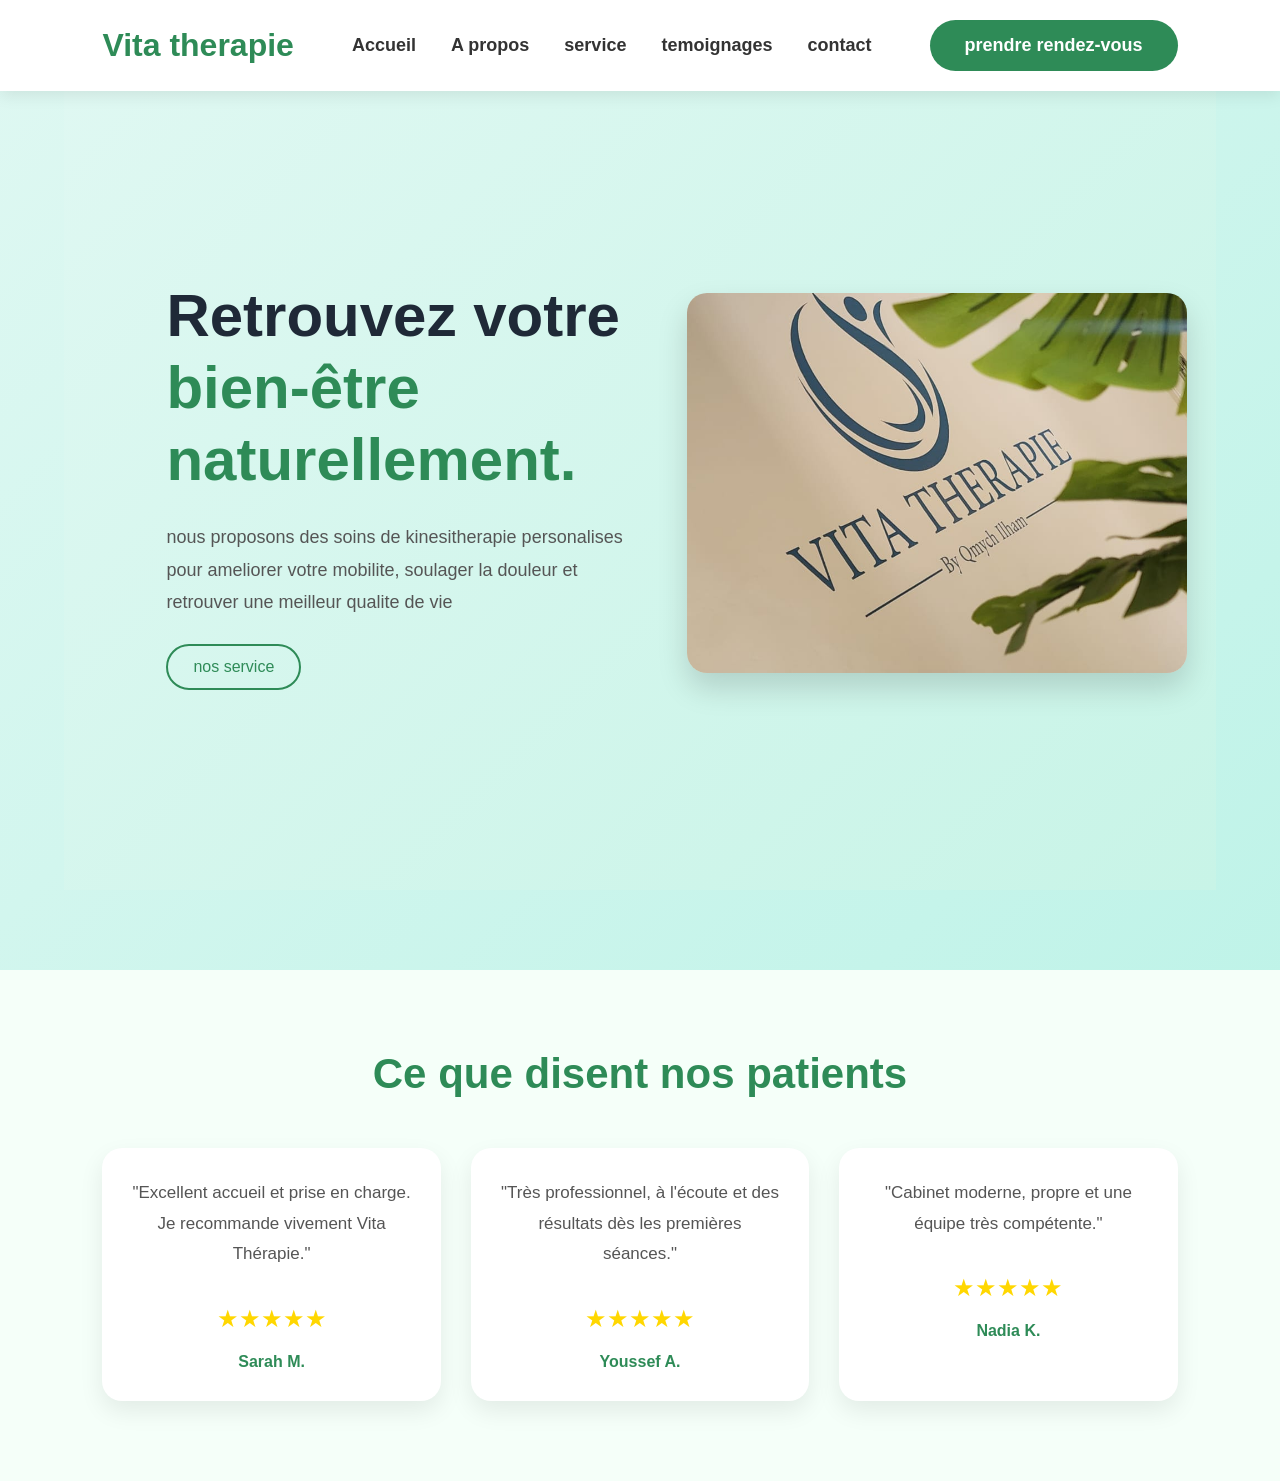
==== index.html @ e74707f0 "Suppression d'une ligne" ====
<!DOCTYPE html>
<html lang="fr">

<head>
    <meta charset="UTF-8">
    <meta name="viewport" content="width=device-width, initial-scale=1.0">

    <title>Vita Thérapie | Centre de Psychologie et Thérapie au Maroc</title>

    <meta name="description"
          content="Vita Thérapie est un centre spécialisé en psychologie et thérapie. Prenez rendez-vous avec nos professionnels et découvrez les témoignages de nos patients.">

    <meta name="keywords"
          content="psychologue, thérapie, santé mentale, psychothérapie, Vita Thérapie, Maroc">

    <meta name="author" content="Vita Thérapie">
    <meta name="robots" content="index, follow">

    <!-- Open Graph -->
    <meta property="og:title" content="Vita Thérapie">
    <meta property="og:description" content="Centre de psychologie et thérapie au Maroc.">
    <meta property="og:type" content="website">
    <meta property="og:url" content="https://vitatherapie1-cmd.github.io/vita-therapie/">

    <!-- Favicon -->
    <link rel="icon" type="favicon.png" href="favicon.png">

    <link rel="stylesheet" href="style.css">
    <link rel="stylesheet" href="responsive.css">

    <link rel="stylesheet"
          href="https://cdnjs.cloudflare.com/ajax/libs/font-awesome/6.5.2/css/all.min.css">

          <link rel="canonical" href="https://vitatherapie1-cmd.github.io/vita-therapie/">

          

<meta property="og:image" content="https://vitatherapie1-cmd.github.io/vita-therapie/logo.png">

<meta name="twitter:image" content="https://vitatherapie1-cmd.github.io/vita-therapie/logo.png">
</head>

<body>

    <header>
        <nav class="navbar">
            
            
        
        <div class="logo">
            Vita therapie
        </div>

        <ul class="nav-links">
            <li><a href="index.html">Accueil</a></li>
            <li><a href="A propos.html">A propos</a></li>
            <li><a href="services.html">service</a></li>
            <li><a href="Témoignages.html">temoignages</a></li>
            <li><a href="contact.html">contact</a></li>
        </ul>

        <a href="rendez-vous.html" class="btn">prendre rendez-vous</a>
        </nav>
    </header>

    <section class="hero">

        <div class="hero-text">
            <h1>Retrouvez votre<br><span>bien-être naturellement.</span></h1>

            <p>
                nous proposons des soins de kinesitherapie
                personalises pour ameliorer votre mobilite,
                soulager la douleur et retrouver une meilleur qualite de vie
            </p>

            <div class="bouttons">
                <a href="services.html" class="btn2">nos service</a>
            </div>
        </div>

        <div class="hero-image">
            <img src="3.jpg" alt="Vita therapie">
        </div>

    </section>

    <section class="testimonials">

    <h2>Ce que disent nos patients</h2>

    <div class="testimonial-container">

        <div class="testimonial-card">
            <p>
                "Excellent accueil et prise en charge. Je recommande vivement Vita Thérapie."
            </p>

            <div class="stars">★★★★★</div>

            <h4>Sarah M.</h4>
        </div>

        <div class="testimonial-card">
            <p>
                "Très professionnel, à l'écoute et des résultats dès les premières séances."
            </p>

            <div class="stars">★★★★★</div>

            <h4>Youssef A.</h4>
        </div>

        <div class="testimonial-card">
            <p>
                "Cabinet moderne, propre et une équipe très compétente."
            </p>

            <div class="stars">★★★★★</div>

            <h4>Nadia K.</h4>
        </div>

    </div>

</section>

</body>

</html>
---- style.css ----
/* Reset */
*{
    margin: 0;
    padding: 0;
    box-sizing: border-box;
    font-family: Arial, Helvetica, sans-serif;
}

body{
    

    background: linear-gradient(135deg, #DFF8F2, #B8F2E6);
}

/* Navbar */

.navbar{
    display: flex;
    justify-content: space-between;
    align-items: center;

    padding: 25px 8%;

    background: white;

    box-shadow: 0 5px 15px rgba(0,0,0,.08);

    position: fixed;

    top: 0;
    left: 0;
    width: 100%;
    
}

.logo{
    font-size: 30px;
    font-weight: bold;
    color: seagreen;
}

.nav-links{
    display: flex;
    list-style: none;
    gap: 35px;

}

.nav-links a{
    text-decoration: none;
    color: #333;
    font-size: 18px;
    transition: .3s;

}

.nav-links a:hover{
    color: seagreen;

}


.btn{
    background: seagreen;
    color: white;
    padding: 12px 22px;
    text-decoration: none;
    border-radius: 30px;
    transition: .3s;

}

.btn:hover{
    background: #246b45;
}

.hero{
    display: flex;
    justify-content: space-between;
    align-items: center;
    padding: 80px 8%;
    min-height: 90vh;
    background: linear-gradient(135deg,#DFF8F2,#c8f4e7);

}

.hero-text{
    width: 50%;

}

.hero-text h1{
    font-size: 60px;
    color: #1f2937;
    line-height: 1.2;
}

.hero-text span{
    color: #2e8b57;
}

.hero-text p{
    margin: 25px 0;
    font-size: 18px;
    color: #555;
    line-height: 1.8;

}

.bouttons{
    display: flex;
    gap: 20px;
}

.btn2{
    padding: 12px 25px;
    border: 2px solid #2e8b57;
    border-radius: 30px;
    text-decoration: none;
    color: #2e8b57;
    transition: .3s;

}

.btn2:hover{
    background: #2e8b57;
    color: white;

}

.hero-image{
    width: 45%;
    text-align: center;

}

.hero-image img{
    width: 500px;
    height: auto;
    max-width: 500px;
    border-radius: 30px;
    box-shadow:0 15px 40px rgba(0,0,0,.15) ;
}

/* ========================= */
/* Rendez-vous */
/* ========================= */

.appointment{
    display:flex;
    justify-content:space-between;
    align-items:center;
    gap:60px;
    padding:120px 8% 60px;
    min-height:100vh;
    background:#E8FFF8;
}

.appointment-form{
    width:50%;
    background:white;
    padding:40px;
    border-radius:20px;
    box-shadow:0 10px 30px rgba(0,0,0,.1);
}

.appointment-form h1{
    color:#2E8B57;
    margin-bottom:10px;
}

.appointment-form p{
    margin-bottom:30px;
    color:#666;
}

.appointment-form form{
    display:flex;
    flex-direction:column;
}

.appointment-form label{
    margin:10px 0 5px;
    font-weight:bold;
}

.appointment-form input,
.appointment-form select,
.appointment-form textarea{
    padding:15px;
    border:1px solid #ccc;
    border-radius:10px;
    font-size:16px;
    margin-bottom:15px;
    outline:none;
}

.appointment-form input:focus,
.appointment-form select:focus,
.appointment-form textarea:focus{
    border-color:#2E8B57;
}

.appointment-image{
    width:45%;
}

.appointment-image img{
    width:100%;
    border-radius:20px;
    box-shadow:0 10px 30px rgba(0,0,0,.15);
}

/* merci*/

.merci{
    height: 100vh;
    display: flex;
    justify-content: center;
    align-items: center;
    background: #E8FFF8;

}


.merci-box{
    width: 500px;
    background: white;
padding: 50px;
text-align: center;
border-radius: 20px;
box-shadow: 0 10px 30px rgba(0, 0, 0, .1);

}
.check{
    width: 90px;
    height: 90px;
    background: #2E8B57;
    color: white;
    border-radius: 50%;
    margin: auto;
    display: flex;
    justify-content: center;
    align-items: center;
    font-size: 45px;
    font-weight: bold;

}

.merci-box h1{
    margin-top: 20px;
    color: #2E8B57;

}

.merci-box p{
    margin: 20px 0 30px;
    line-height: 1.8;
    color: #555;
}
/* Témoignages */

.testimonials{
    padding:80px 8%;
    background:#F5FFF9;
    text-align:center;
}

.testimonials h2{
    font-size:42px;
    color:#2E8B57;
    margin-bottom:50px;
}

.testimonial-container{
    display:grid;
    grid-template-columns:repeat(auto-fit,minmax(300px,1fr));
    gap:30px;
}

.testimonial-card{
    background:white;
    padding:30px;
    border-radius:20px;
    box-shadow:0 10px 25px rgba(0,0,0,.08);
    transition:.3s;
}

.testimonial-card:hover{
    transform:translateY(-10px);
}

.testimonial-card p{
    font-size:17px;
    line-height:1.8;
    color:#555;
}

.stars{
    color:#FFD700;
    font-size:24px;
    margin:20px 0;
}

.testimonial-card h4{
    color:#2E8B57;
}
---- responsive.css ----
.navbar{
display:flex;
justify-content:space-between;
align-items:center;
padding:20px 8%;
background:white;
box-shadow:0 5px 15px rgba(0,0,0,.08);
}

.logo{
font-size:32px;
font-weight:bold;
color:#2E8B57;
}

ul{
display:flex;
list-style:none;
gap:30px;
align-items:center;
}

ul a{
text-decoration:none;
color:#222;
font-weight:600;
}

.active{
color:#2E8B57;
}

.btn{
    display:inline-block;
    background:#2E8B57;
    color:white;
    text-decoration:none;
    padding:15px 35px;
    border-radius:40px;
    font-size:18px;
    font-weight:600;
    text-align:center;
    transition:.3s;
}

.btn:hover{
    background:#236b44;
    transform:translateY(-3px);
}

.hero{
width:90%;
max-width:1300px;
margin:80px auto;
display:flex;
align-items:center;
justify-content:space-between;
gap:60px;
}

.hero img{
width:500px;
height:380px;
object-fit:cover;
border-radius:20px;
box-shadow:0 15px 30px rgba(0,0,0,.15);
}

.back-btn{
    position: absolute;
    left: 25px;
    top: 50%;
    transform: translateY(-50%);

    text-decoration:none;

    color:white;

    font-size: 18px;

    font-weight:bold;

    border:2px solid white;

    padding:10px 20px;

    border-radius:30px;

    background: transparent;

    transition:0.3s ease;

    margin-right:25px;

}

.back-btn:hover{

    background:white;

    color:white;

    border-color: white;

}
h2{
    margin-bottom:15px;
}

p{
    margin-bottom:35px;
    line-height:1.6;
}

/* Responsive téléphone */
@media (max-width: 768px) {

  .appointment {
    display: flex;
    flex-direction: column;
    padding: 20px;
  }

  .appointment-form,
  .appointment-image {
    width: 100%;
  }

  .appointment-image img {
    width: 100%;
    height: auto;
    display: block;
  }

  .navbar {
    display: flex;
    flex-direction: column;
    gap: 15px;
    text-align: center;
  }

  .nav-links {
    display: flex;
    flex-direction: column;
    gap: 10px;
  }

  input,
  textarea,
  select,
  button {
    width: 100%;
    box-sizing: border-box;
  }

  h1 {
    font-size: 32px;
  }
}
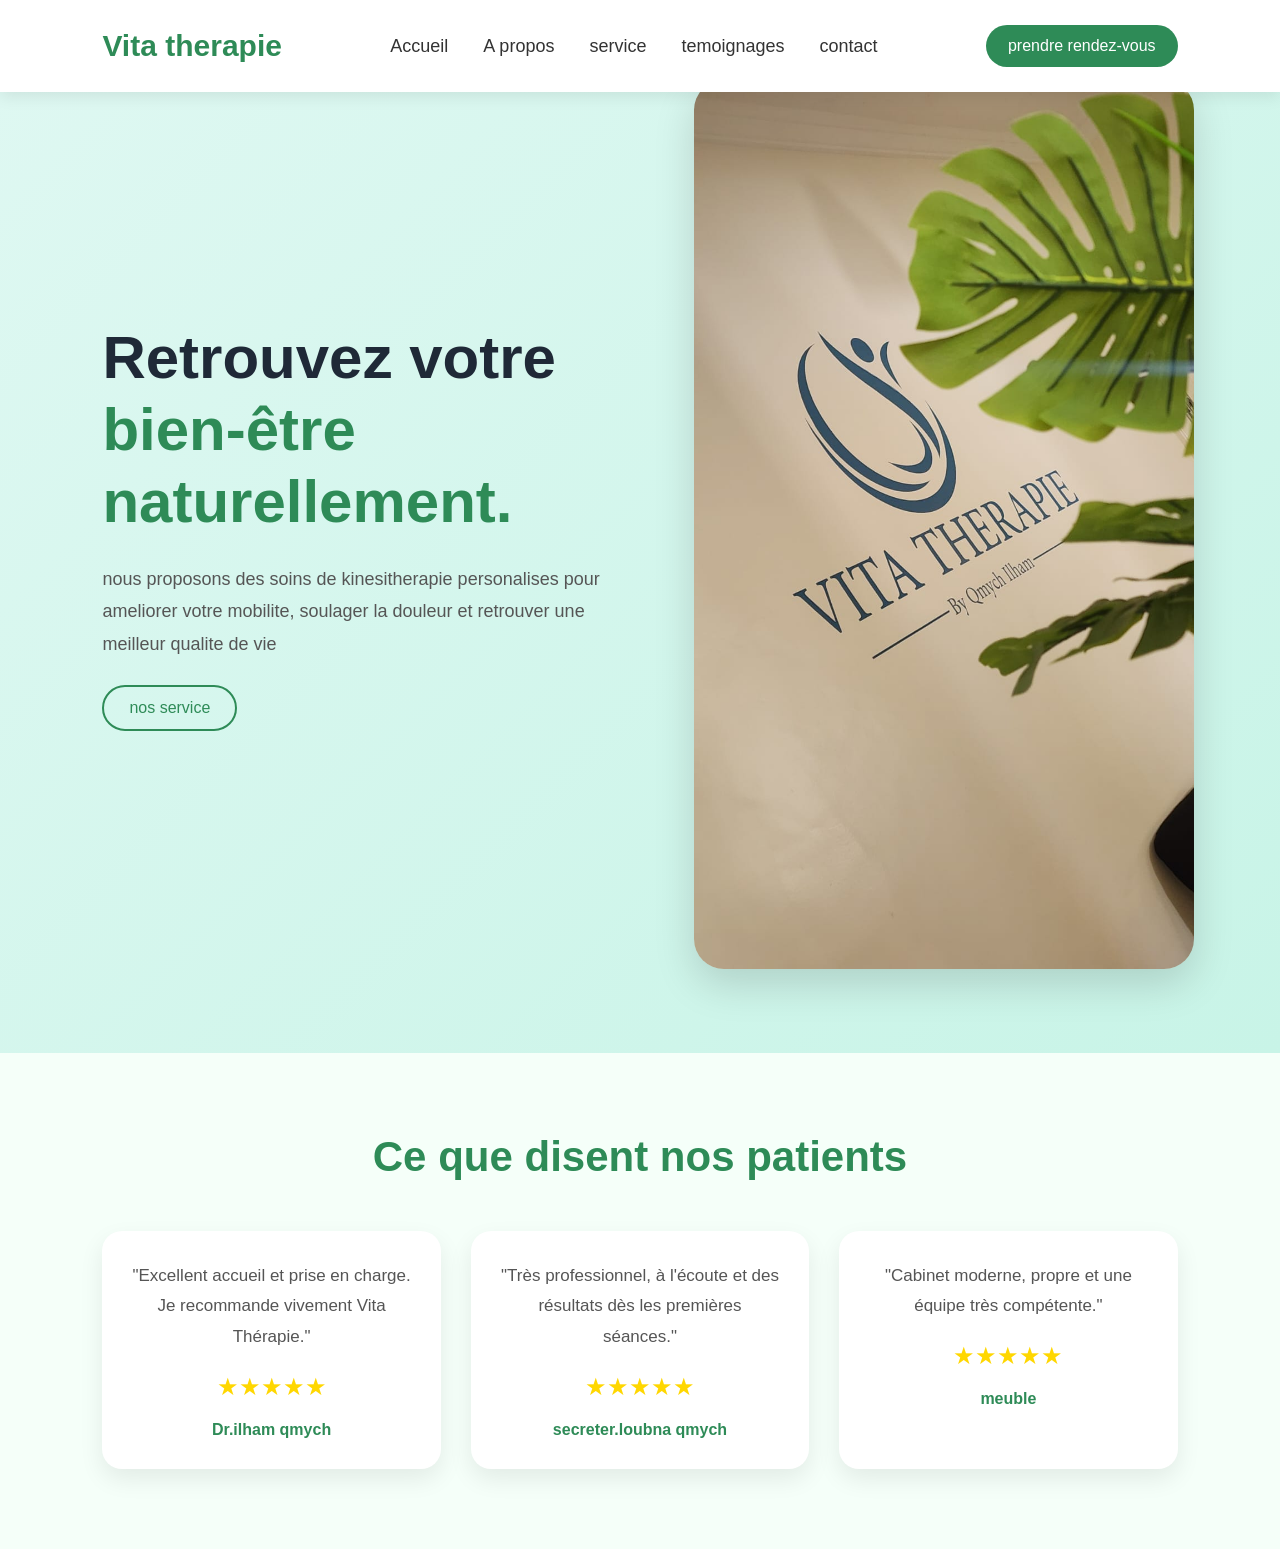
==== commit fab847ca: "Responsive mobile" ====
--- a/index.html
+++ b/index.html
@@ -98,7 +98,7 @@
 
             <div class="stars">★★★★★</div>
 
-            <h4>Sarah M.</h4>
+            <h4>Dr.ilham qmych</h4>
         </div>
 
         <div class="testimonial-card">
@@ -108,7 +108,7 @@
 
             <div class="stars">★★★★★</div>
 
-            <h4>Youssef A.</h4>
+            <h4>secreter.loubna qmych</h4>
         </div>
 
         <div class="testimonial-card">
@@ -118,7 +118,7 @@
 
             <div class="stars">★★★★★</div>
 
-            <h4>Nadia K.</h4>
+            <h4>meuble</h4>
         </div>
 
     </div>
--- a/responsive.css
+++ b/responsive.css
@@ -1,159 +1,107 @@
-.navbar{
-display:flex;
-justify-content:space-between;
-align-items:center;
-padding:20px 8%;
-background:white;
-box-shadow:0 5px 15px rgba(0,0,0,.08);
-}
+/* ========================= */
+/* Responsive Mobile */
+/* ========================= */
 
-.logo{
-font-size:32px;
-font-weight:bold;
-color:#2E8B57;
-}
+@media screen and (max-width: 768px) {
 
-ul{
-display:flex;
-list-style:none;
-gap:30px;
-align-items:center;
-}
+  .navbar{
+    display:flex;
+    flex-direction:column;
+    align-items:center;
+    gap:15px;
+    padding:20px;
+    position:relative;
+  }
 
-ul a{
-text-decoration:none;
-color:#222;
-font-weight:600;
-}
+  .logo{
+    font-size:42px;
+    text-align:center;
+  }
 
-.active{
-color:#2E8B57;
-}
+  .nav-links{
+    display:flex;
+    flex-direction:column;
+    gap:12px;
+    padding:0;
+    margin:0;
+  }
 
-.btn{
-    display:inline-block;
-    background:#2E8B57;
-    color:white;
-    text-decoration:none;
-    padding:15px 35px;
-    border-radius:40px;
+  .nav-links li{
+    list-style:none;
+  }
+
+  .btn{
+    width:220px;
+    text-align:center;
+  }
+
+  /* Hero */
+
+  .hero{
+    flex-direction:column;
+    text-align:center;
+    padding:170px 20px 40px;
+  }
+
+  .hero-text,
+  .hero-image{
+    width:100%;
+  }
+
+  .hero-text h1{
+    font-size:36px;
+    line-height:1.2;
+  }
+
+  .hero-text p{
     font-size:18px;
-    font-weight:600;
-    text-align:center;
-    transition:.3s;
-}
+  }
 
-.btn:hover{
-    background:#236b44;
-    transform:translateY(-3px);
-}
+  .hero-image img{
+    width:100%;
+    max-width:350px;
+    height:auto;
+  }
 
-.hero{
-width:90%;
-max-width:1300px;
-margin:80px auto;
-display:flex;
-align-items:center;
-justify-content:space-between;
-gap:60px;
-}
+  .bouttons{
+    display:flex;
+    flex-direction:column;
+    align-items:center;
+    gap:15px;
+  }
 
-.hero img{
-width:500px;
-height:380px;
-object-fit:cover;
-border-radius:20px;
-box-shadow:0 15px 30px rgba(0,0,0,.15);
-}
+  /* Rendez-vous */
 
-.back-btn{
-    position: absolute;
-    left: 25px;
-    top: 50%;
-    transform: translateY(-50%);
-
-    text-decoration:none;
-
-    color:white;
-
-    font-size: 18px;
-
-    font-weight:bold;
-
-    border:2px solid white;
-
-    padding:10px 20px;
-
-    border-radius:30px;
-
-    background: transparent;
-
-    transition:0.3s ease;
-
-    margin-right:25px;
-
-}
-
-.back-btn:hover{
-
-    background:white;
-
-    color:white;
-
-    border-color: white;
-
-}
-h2{
-    margin-bottom:15px;
-}
-
-p{
-    margin-bottom:35px;
-    line-height:1.6;
-}
-
-/* Responsive téléphone */
-@media (max-width: 768px) {
-
-  .appointment {
-    display: flex;
-    flex-direction: column;
-    padding: 20px;
+  .appointment{
+    flex-direction:column;
+    padding:140px 20px 40px;
   }
 
   .appointment-form,
-  .appointment-image {
-    width: 100%;
+  .appointment-image{
+    width:100%;
   }
 
-  .appointment-image img {
-    width: 100%;
-    height: auto;
-    display: block;
+  .appointment-form{
+    padding:25px;
   }
 
-  .navbar {
-    display: flex;
-    flex-direction: column;
-    gap: 15px;
-    text-align: center;
-  }
-
-  .nav-links {
-    display: flex;
-    flex-direction: column;
-    gap: 10px;
+  .appointment-image img{
+    width:100%;
+    height:auto;
   }
 
   input,
   textarea,
   select,
-  button {
-    width: 100%;
-    box-sizing: border-box;
+  button{
+    width:100%;
   }
 
-  h1 {
-    font-size: 32px;
+  /* Témoignages */
+
+  .testimonial-container{
+    grid-template-columns:1fr;
   }
+
 }
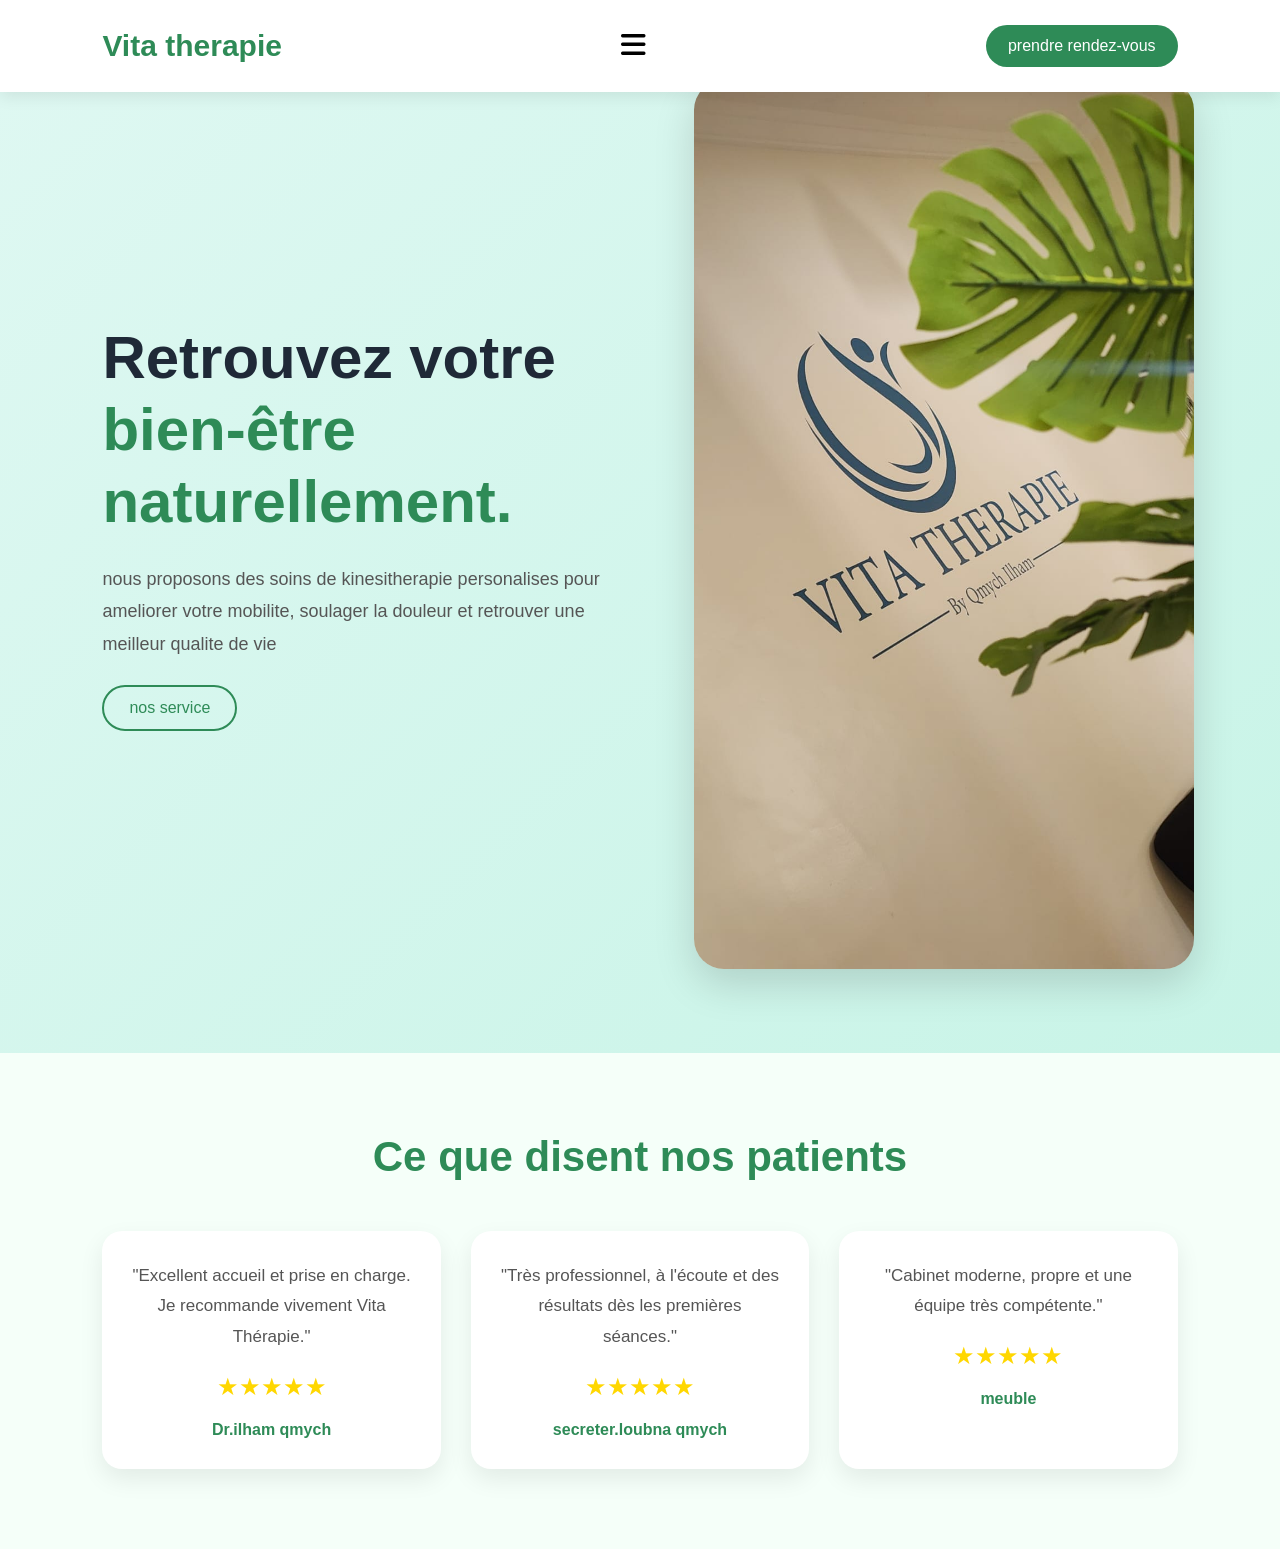
==== commit c36a84a2: "Responsive mobile" ====
--- a/index.html
+++ b/index.html
@@ -50,6 +50,10 @@
         <div class="logo">
             Vita therapie
         </div>
+
+        <div class="menu-toggle">
+    <i class="fa-solid fa-bars"></i>
+</div>
 
         <ul class="nav-links">
             <li><a href="index.html">Accueil</a></li>
--- a/style.css
+++ b/style.css
@@ -304,4 +304,9 @@
 
 .testimonial-card h4{
     color:#2E8B57;
+}
+
+/* PC */
+.menu-toggle{
+    display:none;
 }
--- a/responsive.css
+++ b/responsive.css
@@ -104,4 +104,26 @@
     grid-template-columns:1fr;
   }
 
+}
+
+@media (max-width:768px){}
+    .menu-toggle{
+    display:block;
+    font-size:28px;
+    cursor:pointer;
+}
+
+.nav-links{
+    display:none;
+    position:absolute;
+    top:80px;
+    left:0;
+    width:100%;
+    background:white;
+    flex-direction:column;
+    padding:20px 0;
+}
+
+.nav-links.active{
+    display:flex;
 }
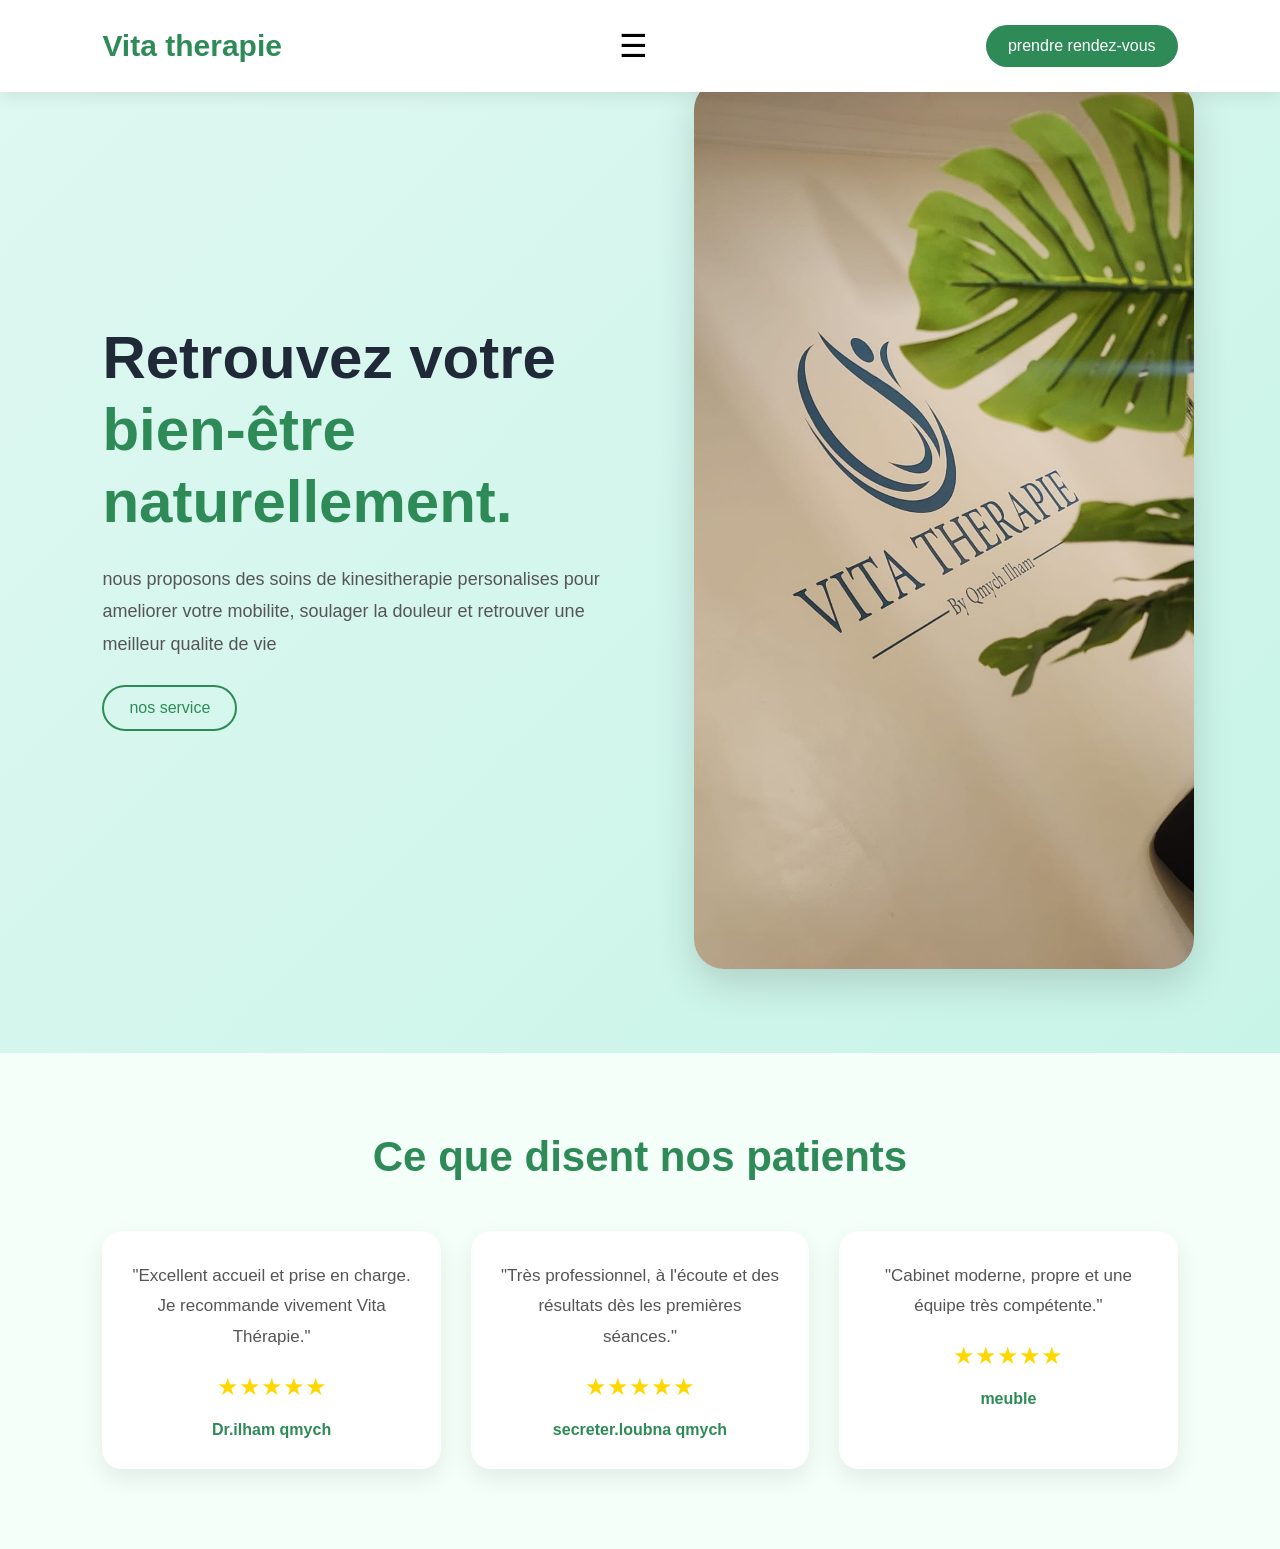
==== commit 05e9c492: "Responsive mobile" ====
--- a/index.html
+++ b/index.html
@@ -51,9 +51,7 @@
             Vita therapie
         </div>
 
-        <div class="menu-toggle">
-    <i class="fa-solid fa-bars"></i>
-</div>
+        <div class="menu-toggle">☰</div>
 
         <ul class="nav-links">
             <li><a href="index.html">Accueil</a></li>
@@ -129,6 +127,9 @@
 
 </section>
 
+<script src="main.js"></script>
+</body>
+
 </body>
 
 </html>
--- a/style.css
+++ b/style.css
@@ -309,4 +309,19 @@
 /* PC */
 .menu-toggle{
     display:none;
+}
+.menu-toggle{
+    display: none;
+}
+.menu-toggle{
+    display:none;
+    font-size:30px;
+    cursor:pointer;
+}
+
+.nav-links{
+    display:flex;
+    list-style:none;
+    gap:35px;
+    align-items:center;
 }
--- a/responsive.css
+++ b/responsive.css
@@ -107,9 +107,9 @@
 }
 
 @media (max-width:768px){}
-    .menu-toggle{
+.menu-toggle{
     display:block;
-    font-size:28px;
+    font-size:32px;
     cursor:pointer;
 }
 
@@ -119,8 +119,9 @@
     top:80px;
     left:0;
     width:100%;
-    background:white;
+    background:#fff;
     flex-direction:column;
+    text-align:center;
     padding:20px 0;
 }
 
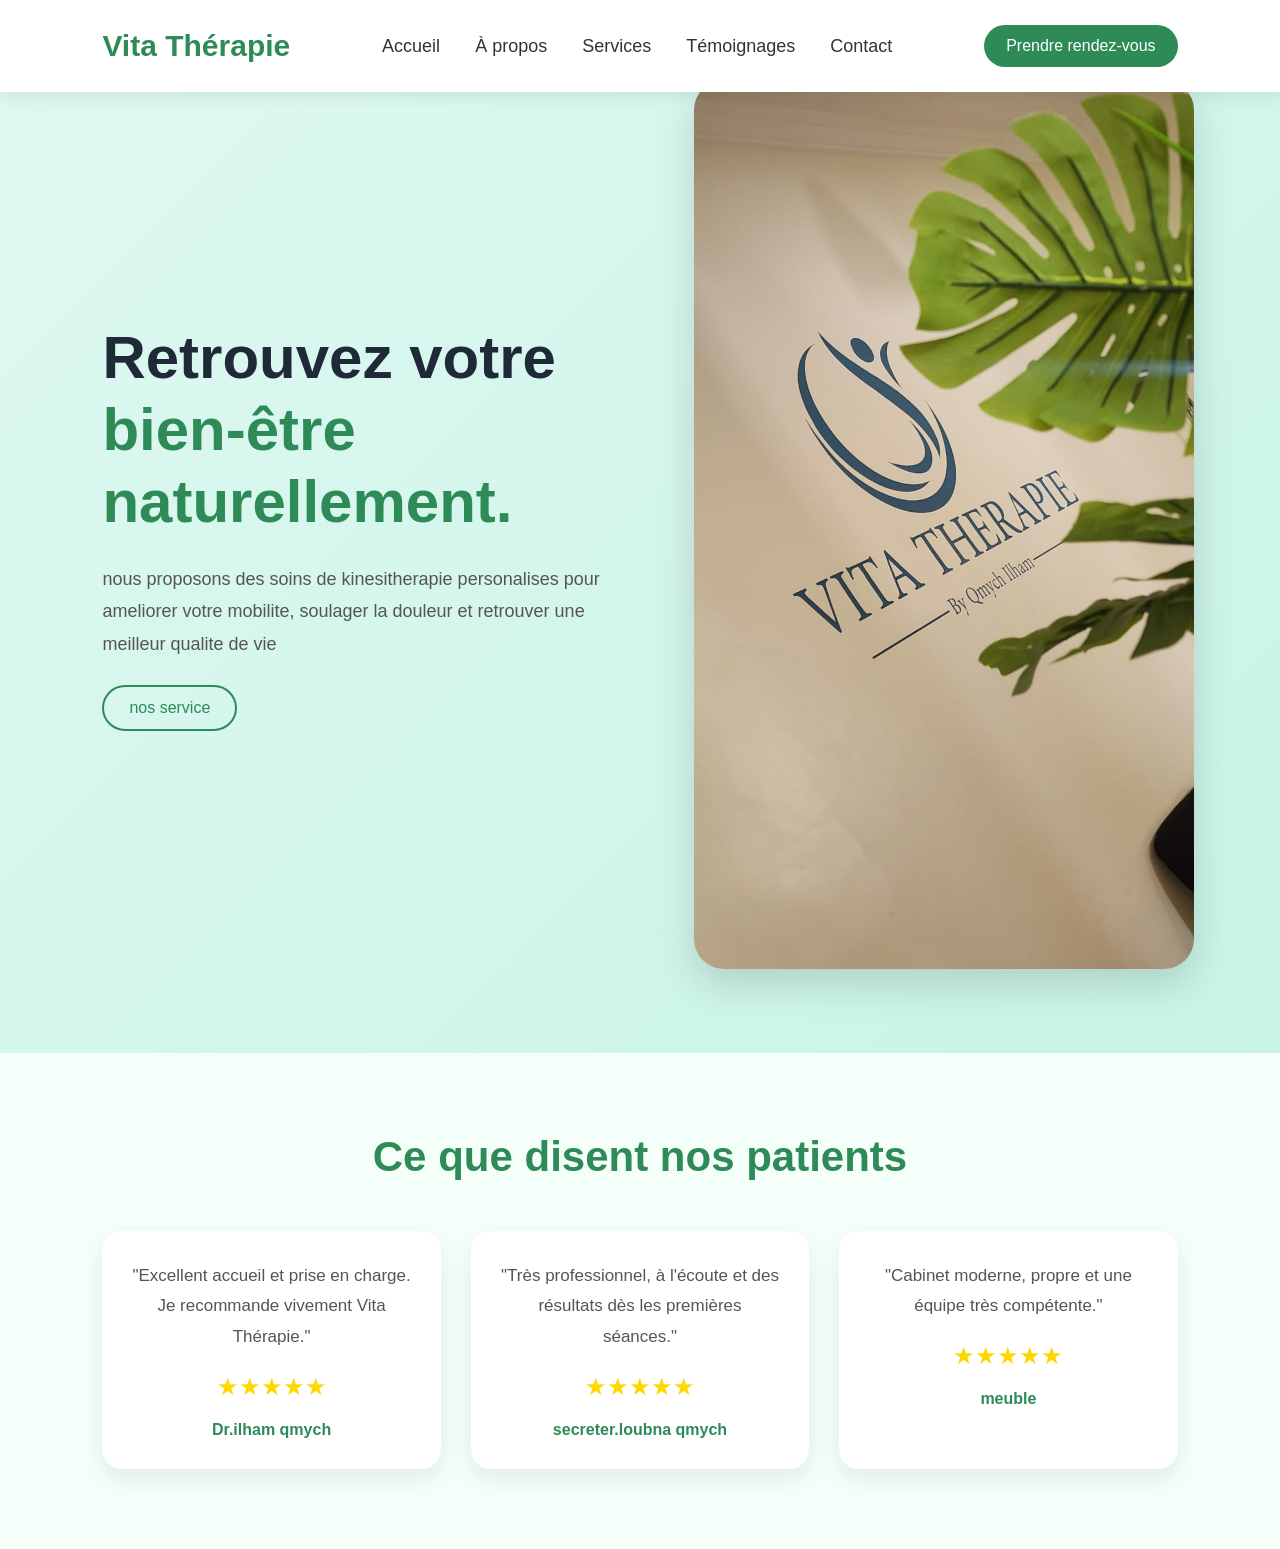
==== commit a37150b2: "Responsive correction" ====
--- a/index.html
+++ b/index.html
@@ -42,28 +42,33 @@
 
 <body>
 
-    <header>
-        <nav class="navbar">
-            
-            
-        
-        <div class="logo">
-            Vita therapie
-        </div>
+   <header>
 
-        <div class="menu-toggle">☰</div>
+<nav class="navbar">
 
-        <ul class="nav-links">
-            <li><a href="index.html">Accueil</a></li>
-            <li><a href="A propos.html">A propos</a></li>
-            <li><a href="services.html">service</a></li>
-            <li><a href="Témoignages.html">temoignages</a></li>
-            <li><a href="contact.html">contact</a></li>
-        </ul>
+    <div class="logo">
+        Vita Thérapie
+    </div>
 
-        <a href="rendez-vous.html" class="btn">prendre rendez-vous</a>
-        </nav>
-    </header>
+    <div class="menu-toggle">
+        ☰
+    </div>
+
+    <ul class="nav-links">
+        <li><a href="index.html">Accueil</a></li>
+        <li><a href="A propos.html">À propos</a></li>
+        <li><a href="services.html">Services</a></li>
+        <li><a href="Temoignages.html">Témoignages</a></li>
+        <li><a href="contact.html">Contact</a></li>
+    </ul>
+
+    <a href="rendez-vous.html" class="btn">
+        Prendre rendez-vous
+    </a>
+
+</nav>
+
+</header>
 
     <section class="hero">
 
@@ -130,6 +135,5 @@
 <script src="main.js"></script>
 </body>
 
-</body>
 
 </html>
--- a/responsive.css
+++ b/responsive.css
@@ -1,130 +1,128 @@
-/* ========================= */
-/* Responsive Mobile */
-/* ========================= */
+/* ===========================
+   Responsive - Téléphone
+=========================== */
 
-@media screen and (max-width: 768px) {
+@media screen and (max-width:768px){
 
-  .navbar{
-    display:flex;
+/* Navbar */
+.navbar{
     flex-direction:column;
     align-items:center;
     gap:15px;
-    padding:20px;
-    position:relative;
-  }
+    padding:15px 20px;
+}
 
-  .logo{
-    font-size:42px;
-    text-align:center;
-  }
+.logo{
+    font-size:28px;
+}
 
-  .nav-links{
-    display:flex;
+.navbar ul{
     flex-direction:column;
-    gap:12px;
+    width:100%;
+    gap:15px;
     padding:0;
     margin:0;
-  }
+    text-align:center;
+}
 
-  .nav-links li{
+.navbar ul li{
     list-style:none;
-  }
+}
 
-  .btn{
-    width:220px;
+.btn{
+    display:inline-block;
+    width:auto;
     text-align:center;
-  }
+}
 
-  /* Hero */
+/* ABOUT */
+.about{
+    flex-direction:column;
+    width:95%;
+    margin:40px auto;
+    gap:30px;
+}
 
-  .hero{
-    flex-direction:column;
-    text-align:center;
-    padding:170px 20px 40px;
-  }
+.about-image,
+.about-text{
+    width:100%;
+}
 
-  .hero-text,
-  .hero-image{
+.about-image img{
     width:100%;
-  }
+    max-width:100%;
+    height:auto;
+}
 
-  .hero-text h1{
-    font-size:36px;
-    line-height:1.2;
-  }
+.about-text h1{
+    font-size:34px;
+}
 
-  .hero-text p{
-    font-size:18px;
-  }
+/* CONTACT */
+.contact{
+    grid-template-columns:1fr;
+    width:95%;
+    gap:30px;
+}
 
-  .hero-image img{
+.left,
+.right{
     width:100%;
-    max-width:350px;
+}
+
+form{
+    width:100%;
+    padding:25px;
+}
+
+.map{
+    width:95%;
+}
+
+.map iframe{
+    height:300px;
+}
+
+/* SERVICES */
+.services{
+    grid-template-columns:1fr;
+    width:95%;
+}
+
+.card img{
     height:auto;
-  }
+}
 
-  .bouttons{
-    display:flex;
-    flex-direction:column;
-    align-items:center;
-    gap:15px;
-  }
+.header{
+    height:auto;
+    padding:20px;
+}
 
-  /* Rendez-vous */
+.header h1{
+    font-size:32px;
+}
 
-  .appointment{
+.back-btn{
+    position:static;
+    transform:none;
+    display:inline-block;
+    margin-bottom:15px;
+}
+
+/* RENDEZ-VOUS */
+.appointment{
     flex-direction:column;
     padding:140px 20px 40px;
-  }
+}
 
-  .appointment-form,
-  .appointment-image{
+.appointment-form,
+.appointment-image{
     width:100%;
-  }
+}
 
-  .appointment-form{
-    padding:25px;
-  }
-
-  .appointment-image img{
+.appointment-image img{
     width:100%;
     height:auto;
-  }
-
-  input,
-  textarea,
-  select,
-  button{
-    width:100%;
-  }
-
-  /* Témoignages */
-
-  .testimonial-container{
-    grid-template-columns:1fr;
-  }
-
 }
 
-@media (max-width:768px){}
-.menu-toggle{
-    display:block;
-    font-size:32px;
-    cursor:pointer;
-}
-
-.nav-links{
-    display:none;
-    position:absolute;
-    top:80px;
-    left:0;
-    width:100%;
-    background:#fff;
-    flex-direction:column;
-    text-align:center;
-    padding:20px 0;
-}
-
-.nav-links.active{
-    display:flex;
 }
